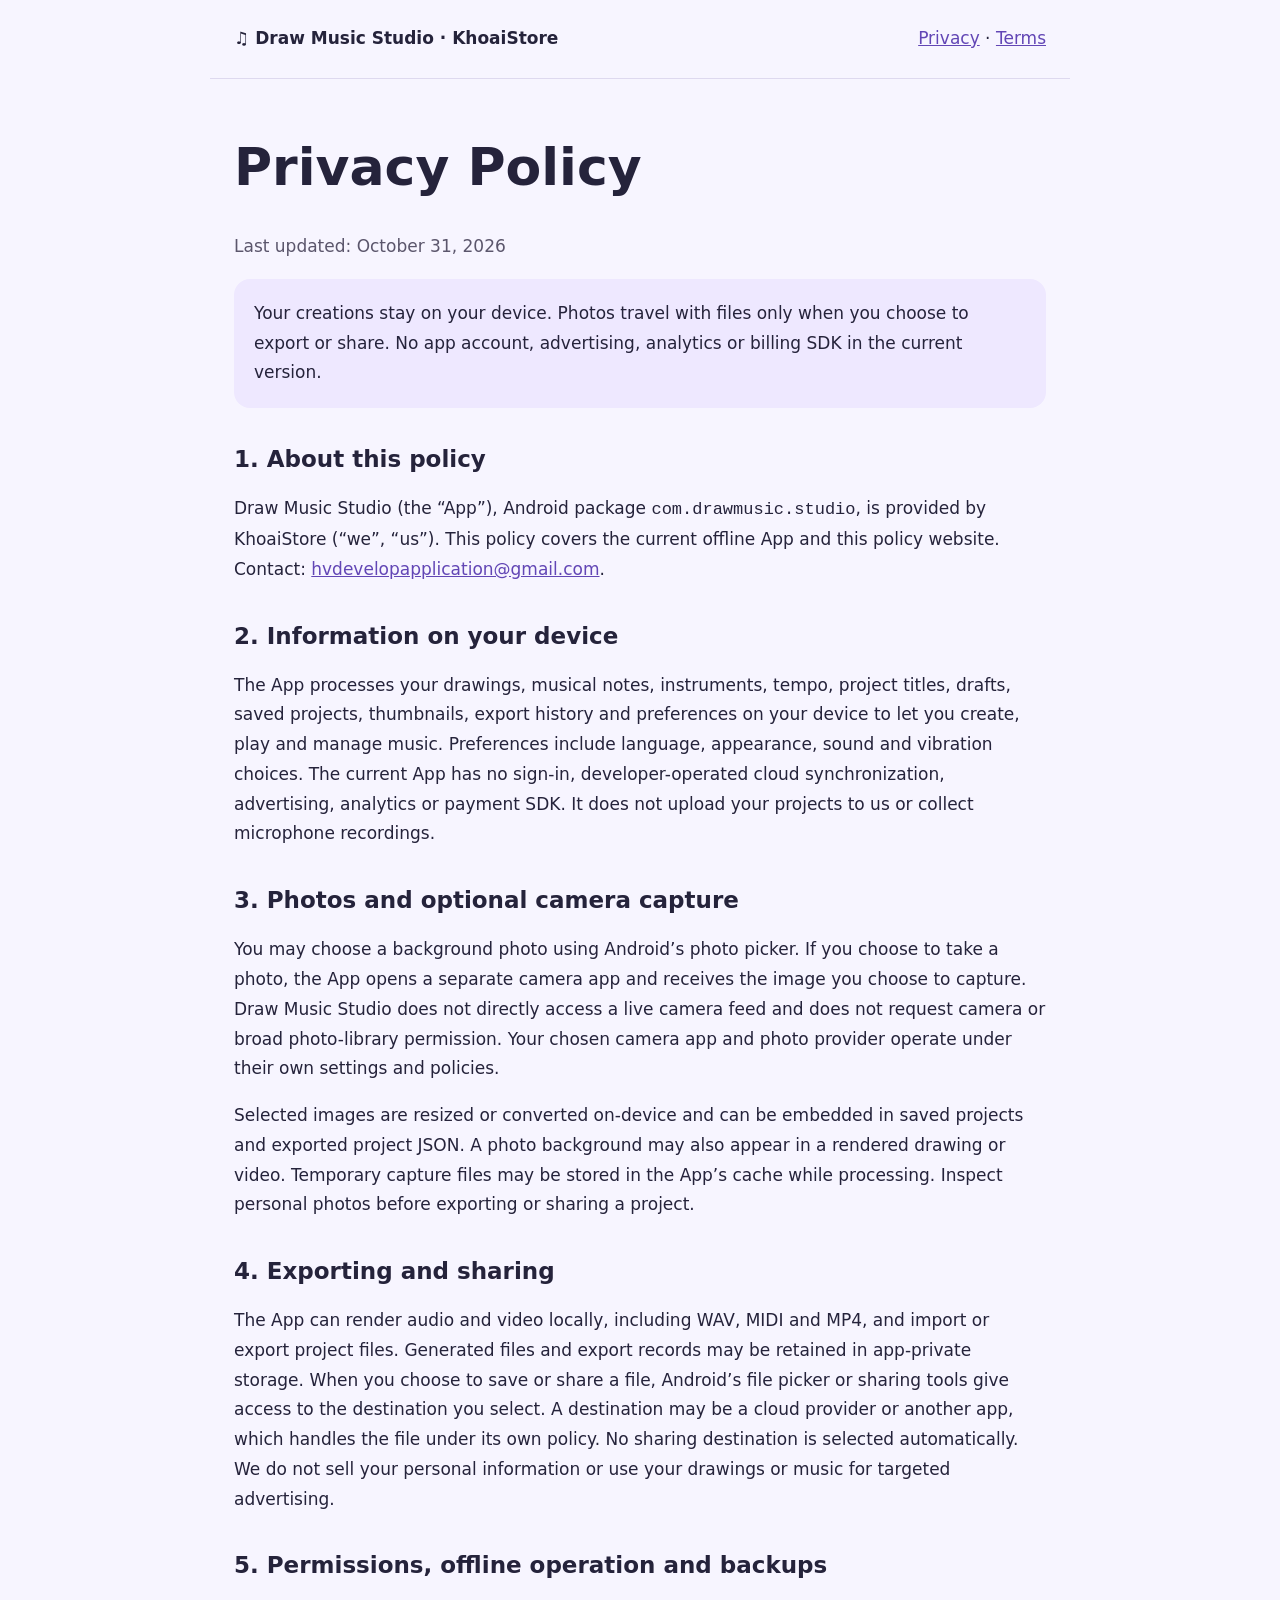
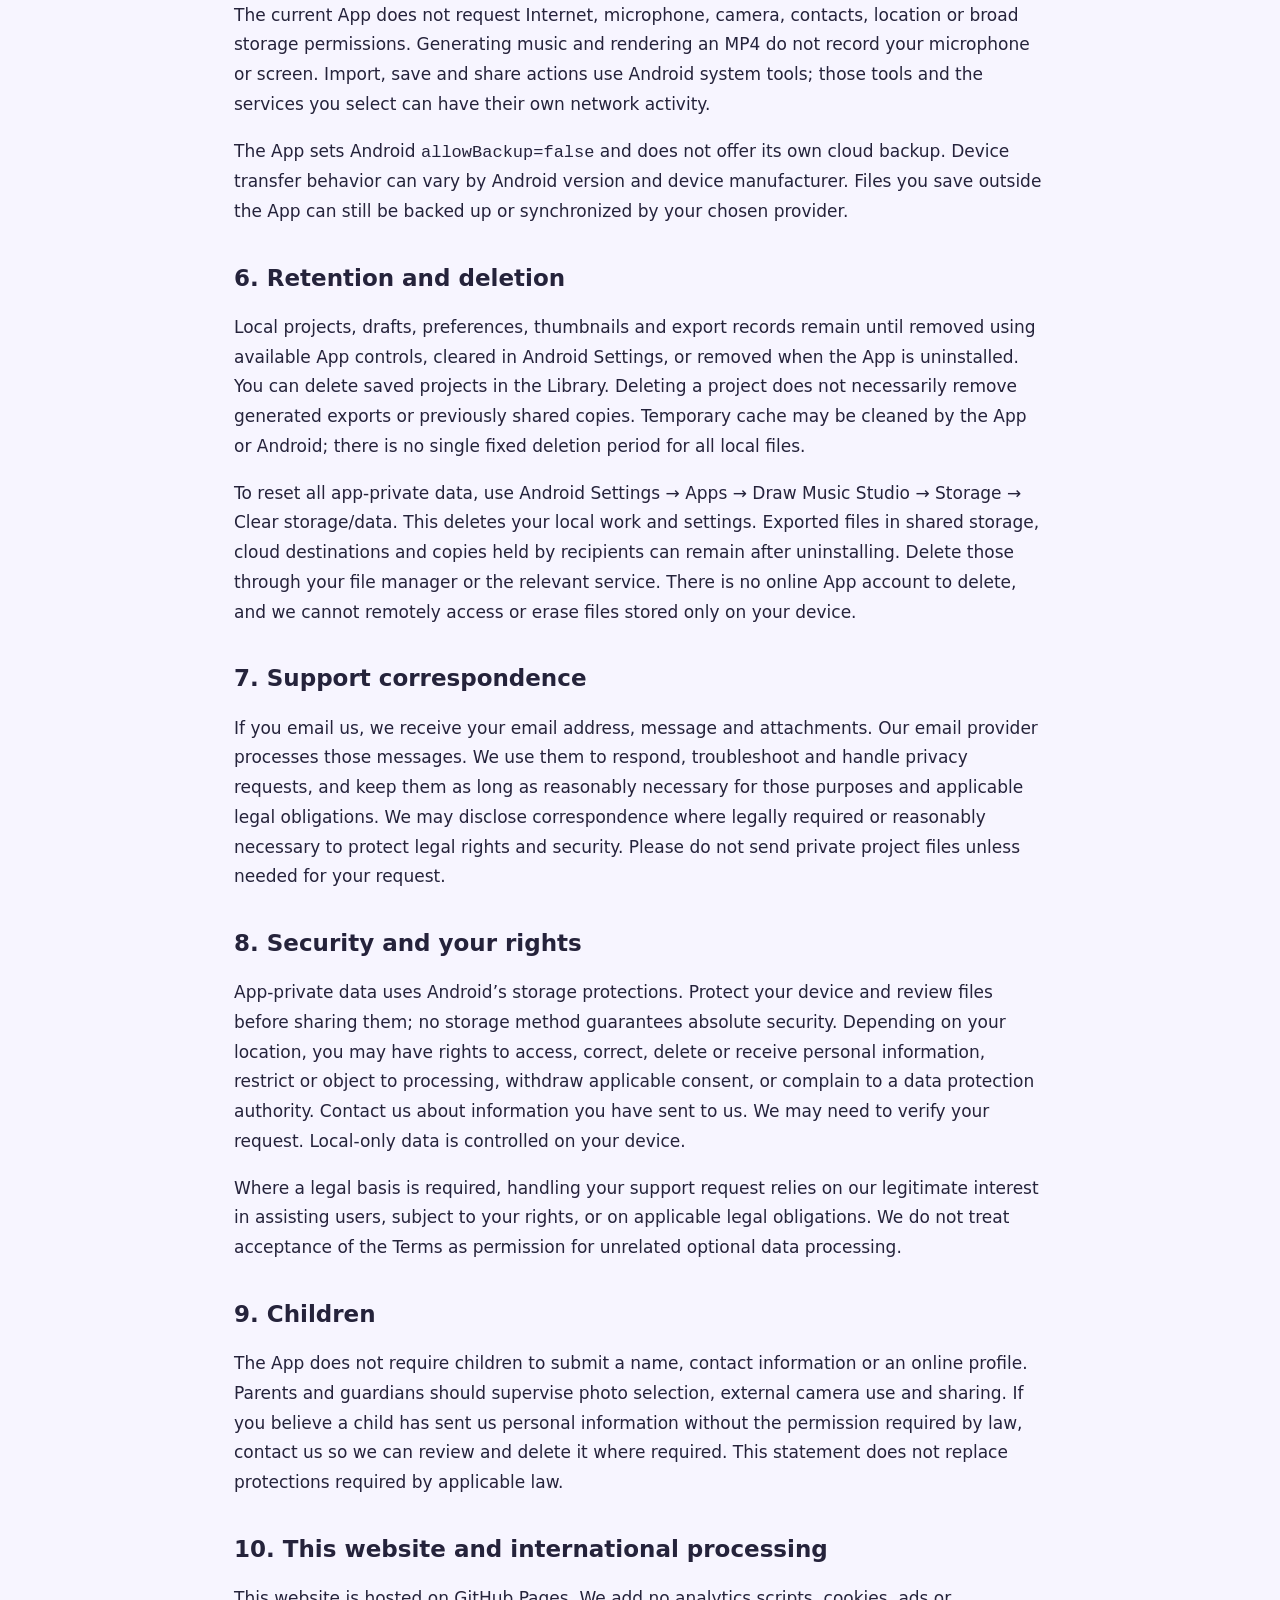
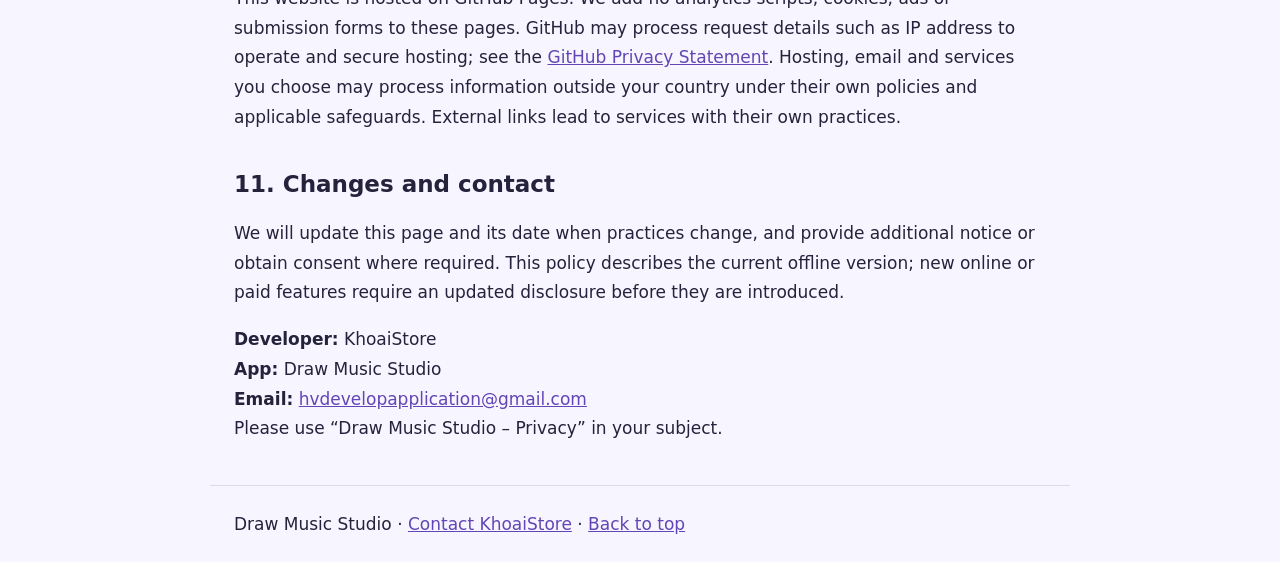
==== index.html @ e7ddd859 "Publish Terms and Privacy for Draw Music Studio" ====
<!doctype html><html lang="en"><head><meta charset="utf-8"><meta name="viewport" content="width=device-width,initial-scale=1"><meta name="description" content="Privacy Policy for Draw Music Studio by KhoaiStore"><title>Privacy Policy · Draw Music Studio</title><link rel="stylesheet" href="styles.css"></head><body><header><strong>♫ Draw Music Studio · KhoaiStore</strong><nav><a href="index.html">Privacy</a> · <a href="terms.html">Terms</a></nav></header><main id="main"><h1>Privacy Policy</h1><p class="lead">Last updated: <time datetime="2026-10-31">October 31, 2026</time></p><aside class="summary">Your creations stay on your device. Photos travel with files only when you choose to export or share. No app account, advertising, analytics or billing SDK in the current version.</aside><section id="section-1"><h2>1. About this policy</h2><p>Draw Music Studio (the “App”), Android package <code>com.drawmusic.studio</code>, is provided by KhoaiStore (“we”, “us”). This policy covers the current offline App and this policy website. Contact: <a href="mailto:hvdevelopapplication@gmail.com">hvdevelopapplication@gmail.com</a>.</p></section><section id="section-2"><h2>2. Information on your device</h2><p>The App processes your drawings, musical notes, instruments, tempo, project titles, drafts, saved projects, thumbnails, export history and preferences on your device to let you create, play and manage music. Preferences include language, appearance, sound and vibration choices. The current App has no sign-in, developer-operated cloud synchronization, advertising, analytics or payment SDK. It does not upload your projects to us or collect microphone recordings.</p></section><section id="section-3"><h2>3. Photos and optional camera capture</h2><p>You may choose a background photo using Android’s photo picker. If you choose to take a photo, the App opens a separate camera app and receives the image you choose to capture. Draw Music Studio does not directly access a live camera feed and does not request camera or broad photo-library permission. Your chosen camera app and photo provider operate under their own settings and policies.<p>Selected images are resized or converted on-device and can be embedded in saved projects and exported project JSON. A photo background may also appear in a rendered drawing or video. Temporary capture files may be stored in the App’s cache while processing. Inspect personal photos before exporting or sharing a project.</p></p></section><section id="section-4"><h2>4. Exporting and sharing</h2><p>The App can render audio and video locally, including WAV, MIDI and MP4, and import or export project files. Generated files and export records may be retained in app-private storage. When you choose to save or share a file, Android’s file picker or sharing tools give access to the destination you select. A destination may be a cloud provider or another app, which handles the file under its own policy. No sharing destination is selected automatically. We do not sell your personal information or use your drawings or music for targeted advertising.</p></section><section id="section-5"><h2>5. Permissions, offline operation and backups</h2><p>The current App does not request Internet, microphone, camera, contacts, location or broad storage permissions. Generating music and rendering an MP4 do not record your microphone or screen. Import, save and share actions use Android system tools; those tools and the services you select can have their own network activity.<p>The App sets Android <code>allowBackup=false</code> and does not offer its own cloud backup. Device transfer behavior can vary by Android version and device manufacturer. Files you save outside the App can still be backed up or synchronized by your chosen provider.</p></p></section><section id="section-6"><h2>6. Retention and deletion</h2><p>Local projects, drafts, preferences, thumbnails and export records remain until removed using available App controls, cleared in Android Settings, or removed when the App is uninstalled. You can delete saved projects in the Library. Deleting a project does not necessarily remove generated exports or previously shared copies. Temporary cache may be cleaned by the App or Android; there is no single fixed deletion period for all local files.<p>To reset all app-private data, use Android Settings → Apps → Draw Music Studio → Storage → Clear storage/data. This deletes your local work and settings. Exported files in shared storage, cloud destinations and copies held by recipients can remain after uninstalling. Delete those through your file manager or the relevant service. There is no online App account to delete, and we cannot remotely access or erase files stored only on your device.</p></p></section><section id="section-7"><h2>7. Support correspondence</h2><p>If you email us, we receive your email address, message and attachments. Our email provider processes those messages. We use them to respond, troubleshoot and handle privacy requests, and keep them as long as reasonably necessary for those purposes and applicable legal obligations. We may disclose correspondence where legally required or reasonably necessary to protect legal rights and security. Please do not send private project files unless needed for your request.</p></section><section id="section-8"><h2>8. Security and your rights</h2><p>App-private data uses Android’s storage protections. Protect your device and review files before sharing them; no storage method guarantees absolute security. Depending on your location, you may have rights to access, correct, delete or receive personal information, restrict or object to processing, withdraw applicable consent, or complain to a data protection authority. Contact us about information you have sent to us. We may need to verify your request. Local-only data is controlled on your device.<p>Where a legal basis is required, handling your support request relies on our legitimate interest in assisting users, subject to your rights, or on applicable legal obligations. We do not treat acceptance of the Terms as permission for unrelated optional data processing.</p></p></section><section id="section-9"><h2>9. Children</h2><p>The App does not require children to submit a name, contact information or an online profile. Parents and guardians should supervise photo selection, external camera use and sharing. If you believe a child has sent us personal information without the permission required by law, contact us so we can review and delete it where required. This statement does not replace protections required by applicable law.</p></section><section id="section-10"><h2>10. This website and international processing</h2><p>This website is hosted on GitHub Pages. We add no analytics scripts, cookies, ads or submission forms to these pages. GitHub may process request details such as IP address to operate and secure hosting; see the <a href="https://docs.github.com/en/site-policy/privacy-policies/github-general-privacy-statement">GitHub Privacy Statement</a>. Hosting, email and services you choose may process information outside your country under their own policies and applicable safeguards. External links lead to services with their own practices.</p></section><section id="section-11"><h2>11. Changes and contact</h2><p>We will update this page and its date when practices change, and provide additional notice or obtain consent where required. This policy describes the current offline version; new online or paid features require an updated disclosure before they are introduced.<p><strong>Developer:</strong> KhoaiStore<br><strong>App:</strong> Draw Music Studio<br><strong>Email:</strong> <a href="mailto:hvdevelopapplication@gmail.com">hvdevelopapplication@gmail.com</a><br>Please use “Draw Music Studio – Privacy” in your subject.</p></p></section></main><footer>Draw Music Studio · <a href="mailto:hvdevelopapplication@gmail.com">Contact KhoaiStore</a> · <a href="#main">Back to top</a></footer></body></html>
---- styles.css ----
*{box-sizing:border-box}html{scroll-behavior:smooth}body{margin:0;background:#f7f5ff;color:#25233b;font:17px/1.75 system-ui,sans-serif}header,main,footer{max-width:860px;margin:auto;padding:24px}header{display:flex;justify-content:space-between;gap:20px;border-bottom:1px solid #ded9ef}a{color:#6246b5}h1{font-size:clamp(32px,6vw,52px);line-height:1.15}h2{font-size:23px;line-height:1.35;margin-top:36px}.lead{color:#5b566c}.summary{background:#eee8ff;border-radius:16px;padding:20px}footer{border-top:1px solid #ded9ef}code{overflow-wrap:anywhere}a:focus-visible{outline:3px solid #6246b5;outline-offset:4px}@media(max-width:500px){header{display:block}body{font-size:16px}}
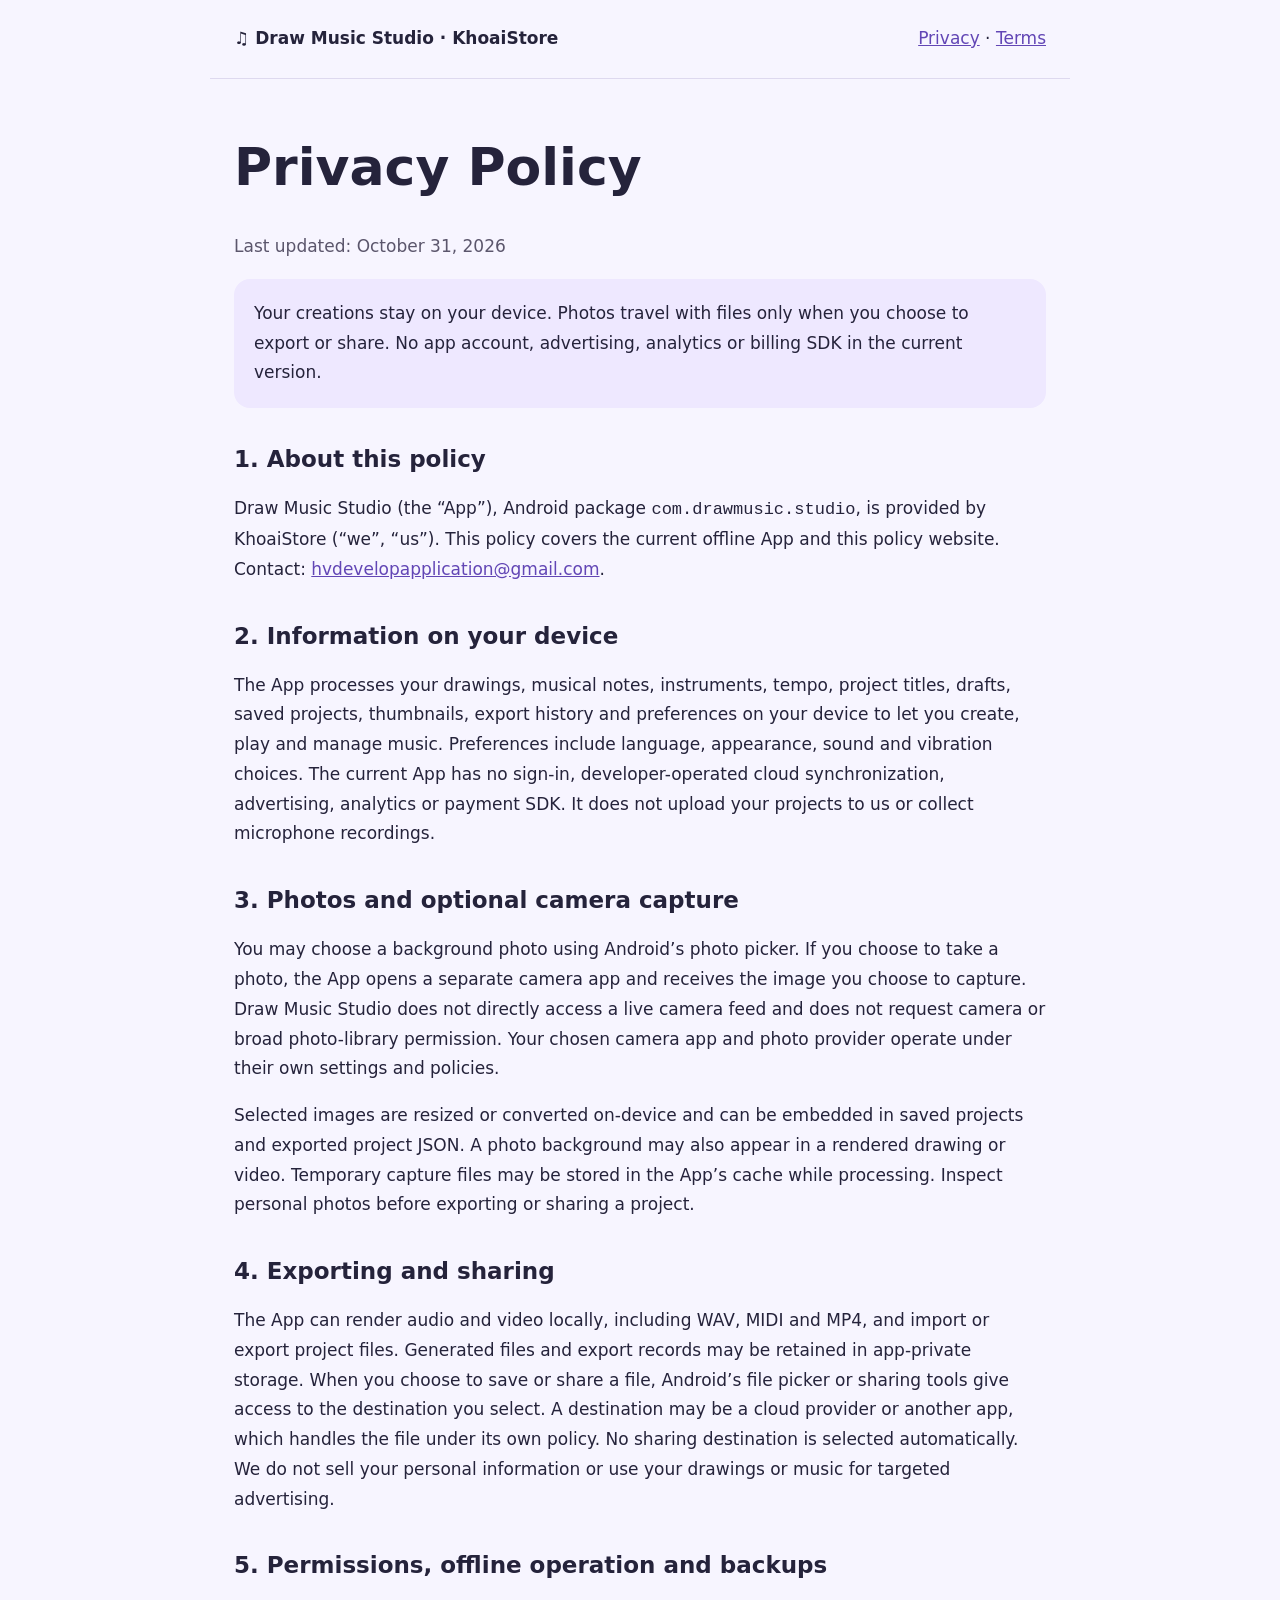
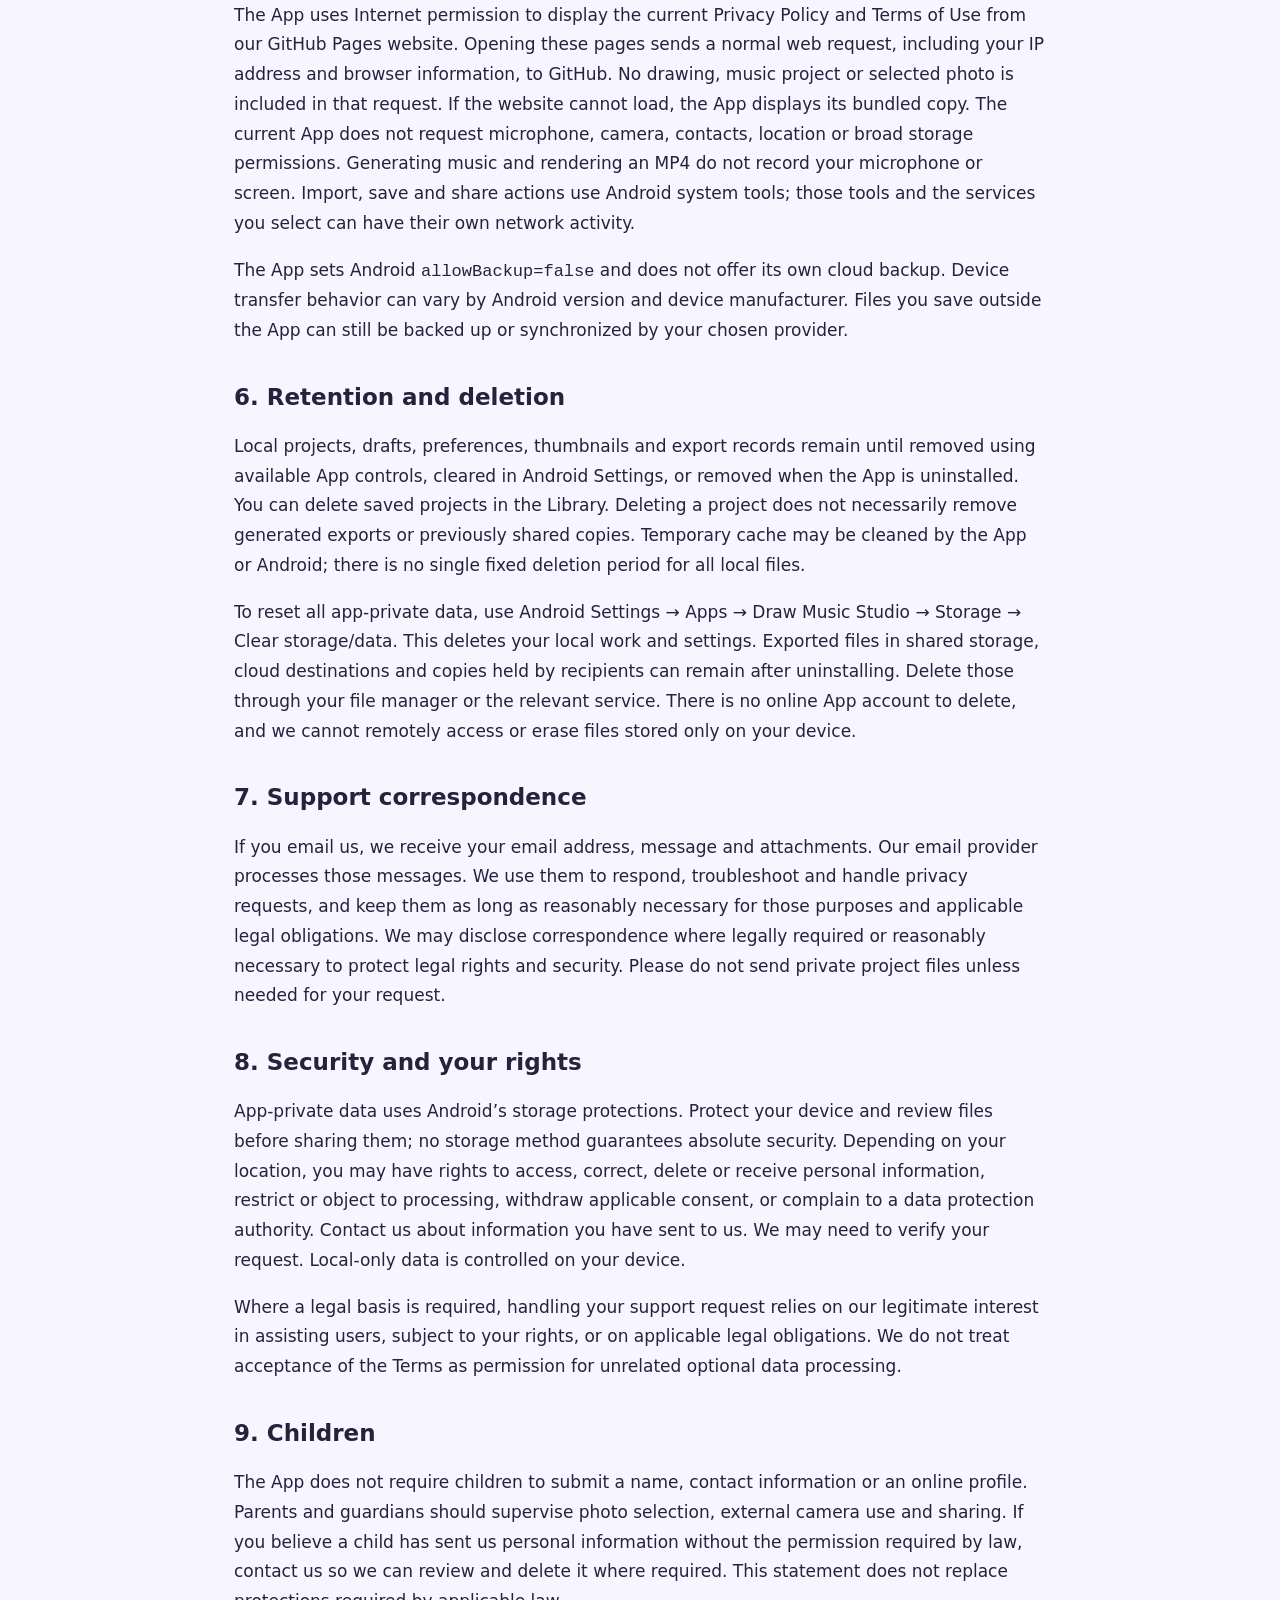
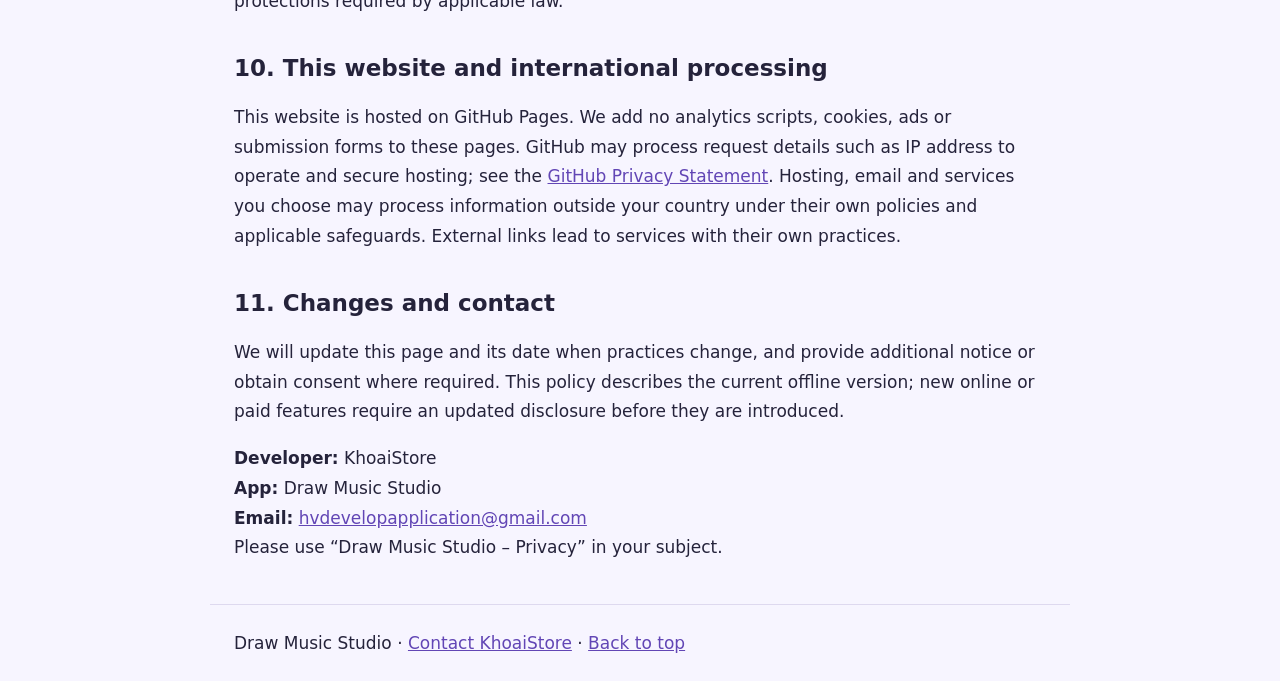
==== commit 7f6c3e9a: "Disclose legal page network access and document in-app integration" ====
--- a/index.html
+++ b/index.html
@@ -1 +1 @@
-<!doctype html><html lang="en"><head><meta charset="utf-8"><meta name="viewport" content="width=device-width,initial-scale=1"><meta name="description" content="Privacy Policy for Draw Music Studio by KhoaiStore"><title>Privacy Policy · Draw Music Studio</title><link rel="stylesheet" href="styles.css"></head><body><header><strong>♫ Draw Music Studio · KhoaiStore</strong><nav><a href="index.html">Privacy</a> · <a href="terms.html">Terms</a></nav></header><main id="main"><h1>Privacy Policy</h1><p class="lead">Last updated: <time datetime="2026-10-31">October 31, 2026</time></p><aside class="summary">Your creations stay on your device. Photos travel with files only when you choose to export or share. No app account, advertising, analytics or billing SDK in the current version.</aside><section id="section-1"><h2>1. About this policy</h2><p>Draw Music Studio (the “App”), Android package <code>com.drawmusic.studio</code>, is provided by KhoaiStore (“we”, “us”). This policy covers the current offline App and this policy website. Contact: <a href="mailto:hvdevelopapplication@gmail.com">hvdevelopapplication@gmail.com</a>.</p></section><section id="section-2"><h2>2. Information on your device</h2><p>The App processes your drawings, musical notes, instruments, tempo, project titles, drafts, saved projects, thumbnails, export history and preferences on your device to let you create, play and manage music. Preferences include language, appearance, sound and vibration choices. The current App has no sign-in, developer-operated cloud synchronization, advertising, analytics or payment SDK. It does not upload your projects to us or collect microphone recordings.</p></section><section id="section-3"><h2>3. Photos and optional camera capture</h2><p>You may choose a background photo using Android’s photo picker. If you choose to take a photo, the App opens a separate camera app and receives the image you choose to capture. Draw Music Studio does not directly access a live camera feed and does not request camera or broad photo-library permission. Your chosen camera app and photo provider operate under their own settings and policies.<p>Selected images are resized or converted on-device and can be embedded in saved projects and exported project JSON. A photo background may also appear in a rendered drawing or video. Temporary capture files may be stored in the App’s cache while processing. Inspect personal photos before exporting or sharing a project.</p></p></section><section id="section-4"><h2>4. Exporting and sharing</h2><p>The App can render audio and video locally, including WAV, MIDI and MP4, and import or export project files. Generated files and export records may be retained in app-private storage. When you choose to save or share a file, Android’s file picker or sharing tools give access to the destination you select. A destination may be a cloud provider or another app, which handles the file under its own policy. No sharing destination is selected automatically. We do not sell your personal information or use your drawings or music for targeted advertising.</p></section><section id="section-5"><h2>5. Permissions, offline operation and backups</h2><p>The current App does not request Internet, microphone, camera, contacts, location or broad storage permissions. Generating music and rendering an MP4 do not record your microphone or screen. Import, save and share actions use Android system tools; those tools and the services you select can have their own network activity.<p>The App sets Android <code>allowBackup=false</code> and does not offer its own cloud backup. Device transfer behavior can vary by Android version and device manufacturer. Files you save outside the App can still be backed up or synchronized by your chosen provider.</p></p></section><section id="section-6"><h2>6. Retention and deletion</h2><p>Local projects, drafts, preferences, thumbnails and export records remain until removed using available App controls, cleared in Android Settings, or removed when the App is uninstalled. You can delete saved projects in the Library. Deleting a project does not necessarily remove generated exports or previously shared copies. Temporary cache may be cleaned by the App or Android; there is no single fixed deletion period for all local files.<p>To reset all app-private data, use Android Settings → Apps → Draw Music Studio → Storage → Clear storage/data. This deletes your local work and settings. Exported files in shared storage, cloud destinations and copies held by recipients can remain after uninstalling. Delete those through your file manager or the relevant service. There is no online App account to delete, and we cannot remotely access or erase files stored only on your device.</p></p></section><section id="section-7"><h2>7. Support correspondence</h2><p>If you email us, we receive your email address, message and attachments. Our email provider processes those messages. We use them to respond, troubleshoot and handle privacy requests, and keep them as long as reasonably necessary for those purposes and applicable legal obligations. We may disclose correspondence where legally required or reasonably necessary to protect legal rights and security. Please do not send private project files unless needed for your request.</p></section><section id="section-8"><h2>8. Security and your rights</h2><p>App-private data uses Android’s storage protections. Protect your device and review files before sharing them; no storage method guarantees absolute security. Depending on your location, you may have rights to access, correct, delete or receive personal information, restrict or object to processing, withdraw applicable consent, or complain to a data protection authority. Contact us about information you have sent to us. We may need to verify your request. Local-only data is controlled on your device.<p>Where a legal basis is required, handling your support request relies on our legitimate interest in assisting users, subject to your rights, or on applicable legal obligations. We do not treat acceptance of the Terms as permission for unrelated optional data processing.</p></p></section><section id="section-9"><h2>9. Children</h2><p>The App does not require children to submit a name, contact information or an online profile. Parents and guardians should supervise photo selection, external camera use and sharing. If you believe a child has sent us personal information without the permission required by law, contact us so we can review and delete it where required. This statement does not replace protections required by applicable law.</p></section><section id="section-10"><h2>10. This website and international processing</h2><p>This website is hosted on GitHub Pages. We add no analytics scripts, cookies, ads or submission forms to these pages. GitHub may process request details such as IP address to operate and secure hosting; see the <a href="https://docs.github.com/en/site-policy/privacy-policies/github-general-privacy-statement">GitHub Privacy Statement</a>. Hosting, email and services you choose may process information outside your country under their own policies and applicable safeguards. External links lead to services with their own practices.</p></section><section id="section-11"><h2>11. Changes and contact</h2><p>We will update this page and its date when practices change, and provide additional notice or obtain consent where required. This policy describes the current offline version; new online or paid features require an updated disclosure before they are introduced.<p><strong>Developer:</strong> KhoaiStore<br><strong>App:</strong> Draw Music Studio<br><strong>Email:</strong> <a href="mailto:hvdevelopapplication@gmail.com">hvdevelopapplication@gmail.com</a><br>Please use “Draw Music Studio – Privacy” in your subject.</p></p></section></main><footer>Draw Music Studio · <a href="mailto:hvdevelopapplication@gmail.com">Contact KhoaiStore</a> · <a href="#main">Back to top</a></footer></body></html>+<!doctype html><html lang="en"><head><meta charset="utf-8"><meta name="viewport" content="width=device-width,initial-scale=1"><meta name="description" content="Privacy Policy for Draw Music Studio by KhoaiStore"><title>Privacy Policy · Draw Music Studio</title><link rel="stylesheet" href="styles.css"></head><body><header><strong>♫ Draw Music Studio · KhoaiStore</strong><nav><a href="index.html">Privacy</a> · <a href="terms.html">Terms</a></nav></header><main id="main"><h1>Privacy Policy</h1><p class="lead">Last updated: <time datetime="2026-10-31">October 31, 2026</time></p><aside class="summary">Your creations stay on your device. Photos travel with files only when you choose to export or share. No app account, advertising, analytics or billing SDK in the current version.</aside><section id="section-1"><h2>1. About this policy</h2><p>Draw Music Studio (the “App”), Android package <code>com.drawmusic.studio</code>, is provided by KhoaiStore (“we”, “us”). This policy covers the current offline App and this policy website. Contact: <a href="mailto:hvdevelopapplication@gmail.com">hvdevelopapplication@gmail.com</a>.</p></section><section id="section-2"><h2>2. Information on your device</h2><p>The App processes your drawings, musical notes, instruments, tempo, project titles, drafts, saved projects, thumbnails, export history and preferences on your device to let you create, play and manage music. Preferences include language, appearance, sound and vibration choices. The current App has no sign-in, developer-operated cloud synchronization, advertising, analytics or payment SDK. It does not upload your projects to us or collect microphone recordings.</p></section><section id="section-3"><h2>3. Photos and optional camera capture</h2><p>You may choose a background photo using Android’s photo picker. If you choose to take a photo, the App opens a separate camera app and receives the image you choose to capture. Draw Music Studio does not directly access a live camera feed and does not request camera or broad photo-library permission. Your chosen camera app and photo provider operate under their own settings and policies.<p>Selected images are resized or converted on-device and can be embedded in saved projects and exported project JSON. A photo background may also appear in a rendered drawing or video. Temporary capture files may be stored in the App’s cache while processing. Inspect personal photos before exporting or sharing a project.</p></p></section><section id="section-4"><h2>4. Exporting and sharing</h2><p>The App can render audio and video locally, including WAV, MIDI and MP4, and import or export project files. Generated files and export records may be retained in app-private storage. When you choose to save or share a file, Android’s file picker or sharing tools give access to the destination you select. A destination may be a cloud provider or another app, which handles the file under its own policy. No sharing destination is selected automatically. We do not sell your personal information or use your drawings or music for targeted advertising.</p></section><section id="section-5"><h2>5. Permissions, offline operation and backups</h2><p>The App uses Internet permission to display the current Privacy Policy and Terms of Use from our GitHub Pages website. Opening these pages sends a normal web request, including your IP address and browser information, to GitHub. No drawing, music project or selected photo is included in that request. If the website cannot load, the App displays its bundled copy. The current App does not request microphone, camera, contacts, location or broad storage permissions. Generating music and rendering an MP4 do not record your microphone or screen. Import, save and share actions use Android system tools; those tools and the services you select can have their own network activity.<p>The App sets Android <code>allowBackup=false</code> and does not offer its own cloud backup. Device transfer behavior can vary by Android version and device manufacturer. Files you save outside the App can still be backed up or synchronized by your chosen provider.</p></p></section><section id="section-6"><h2>6. Retention and deletion</h2><p>Local projects, drafts, preferences, thumbnails and export records remain until removed using available App controls, cleared in Android Settings, or removed when the App is uninstalled. You can delete saved projects in the Library. Deleting a project does not necessarily remove generated exports or previously shared copies. Temporary cache may be cleaned by the App or Android; there is no single fixed deletion period for all local files.<p>To reset all app-private data, use Android Settings → Apps → Draw Music Studio → Storage → Clear storage/data. This deletes your local work and settings. Exported files in shared storage, cloud destinations and copies held by recipients can remain after uninstalling. Delete those through your file manager or the relevant service. There is no online App account to delete, and we cannot remotely access or erase files stored only on your device.</p></p></section><section id="section-7"><h2>7. Support correspondence</h2><p>If you email us, we receive your email address, message and attachments. Our email provider processes those messages. We use them to respond, troubleshoot and handle privacy requests, and keep them as long as reasonably necessary for those purposes and applicable legal obligations. We may disclose correspondence where legally required or reasonably necessary to protect legal rights and security. Please do not send private project files unless needed for your request.</p></section><section id="section-8"><h2>8. Security and your rights</h2><p>App-private data uses Android’s storage protections. Protect your device and review files before sharing them; no storage method guarantees absolute security. Depending on your location, you may have rights to access, correct, delete or receive personal information, restrict or object to processing, withdraw applicable consent, or complain to a data protection authority. Contact us about information you have sent to us. We may need to verify your request. Local-only data is controlled on your device.<p>Where a legal basis is required, handling your support request relies on our legitimate interest in assisting users, subject to your rights, or on applicable legal obligations. We do not treat acceptance of the Terms as permission for unrelated optional data processing.</p></p></section><section id="section-9"><h2>9. Children</h2><p>The App does not require children to submit a name, contact information or an online profile. Parents and guardians should supervise photo selection, external camera use and sharing. If you believe a child has sent us personal information without the permission required by law, contact us so we can review and delete it where required. This statement does not replace protections required by applicable law.</p></section><section id="section-10"><h2>10. This website and international processing</h2><p>This website is hosted on GitHub Pages. We add no analytics scripts, cookies, ads or submission forms to these pages. GitHub may process request details such as IP address to operate and secure hosting; see the <a href="https://docs.github.com/en/site-policy/privacy-policies/github-general-privacy-statement">GitHub Privacy Statement</a>. Hosting, email and services you choose may process information outside your country under their own policies and applicable safeguards. External links lead to services with their own practices.</p></section><section id="section-11"><h2>11. Changes and contact</h2><p>We will update this page and its date when practices change, and provide additional notice or obtain consent where required. This policy describes the current offline version; new online or paid features require an updated disclosure before they are introduced.<p><strong>Developer:</strong> KhoaiStore<br><strong>App:</strong> Draw Music Studio<br><strong>Email:</strong> <a href="mailto:hvdevelopapplication@gmail.com">hvdevelopapplication@gmail.com</a><br>Please use “Draw Music Studio – Privacy” in your subject.</p></p></section></main><footer>Draw Music Studio · <a href="mailto:hvdevelopapplication@gmail.com">Contact KhoaiStore</a> · <a href="#main">Back to top</a></footer></body></html>
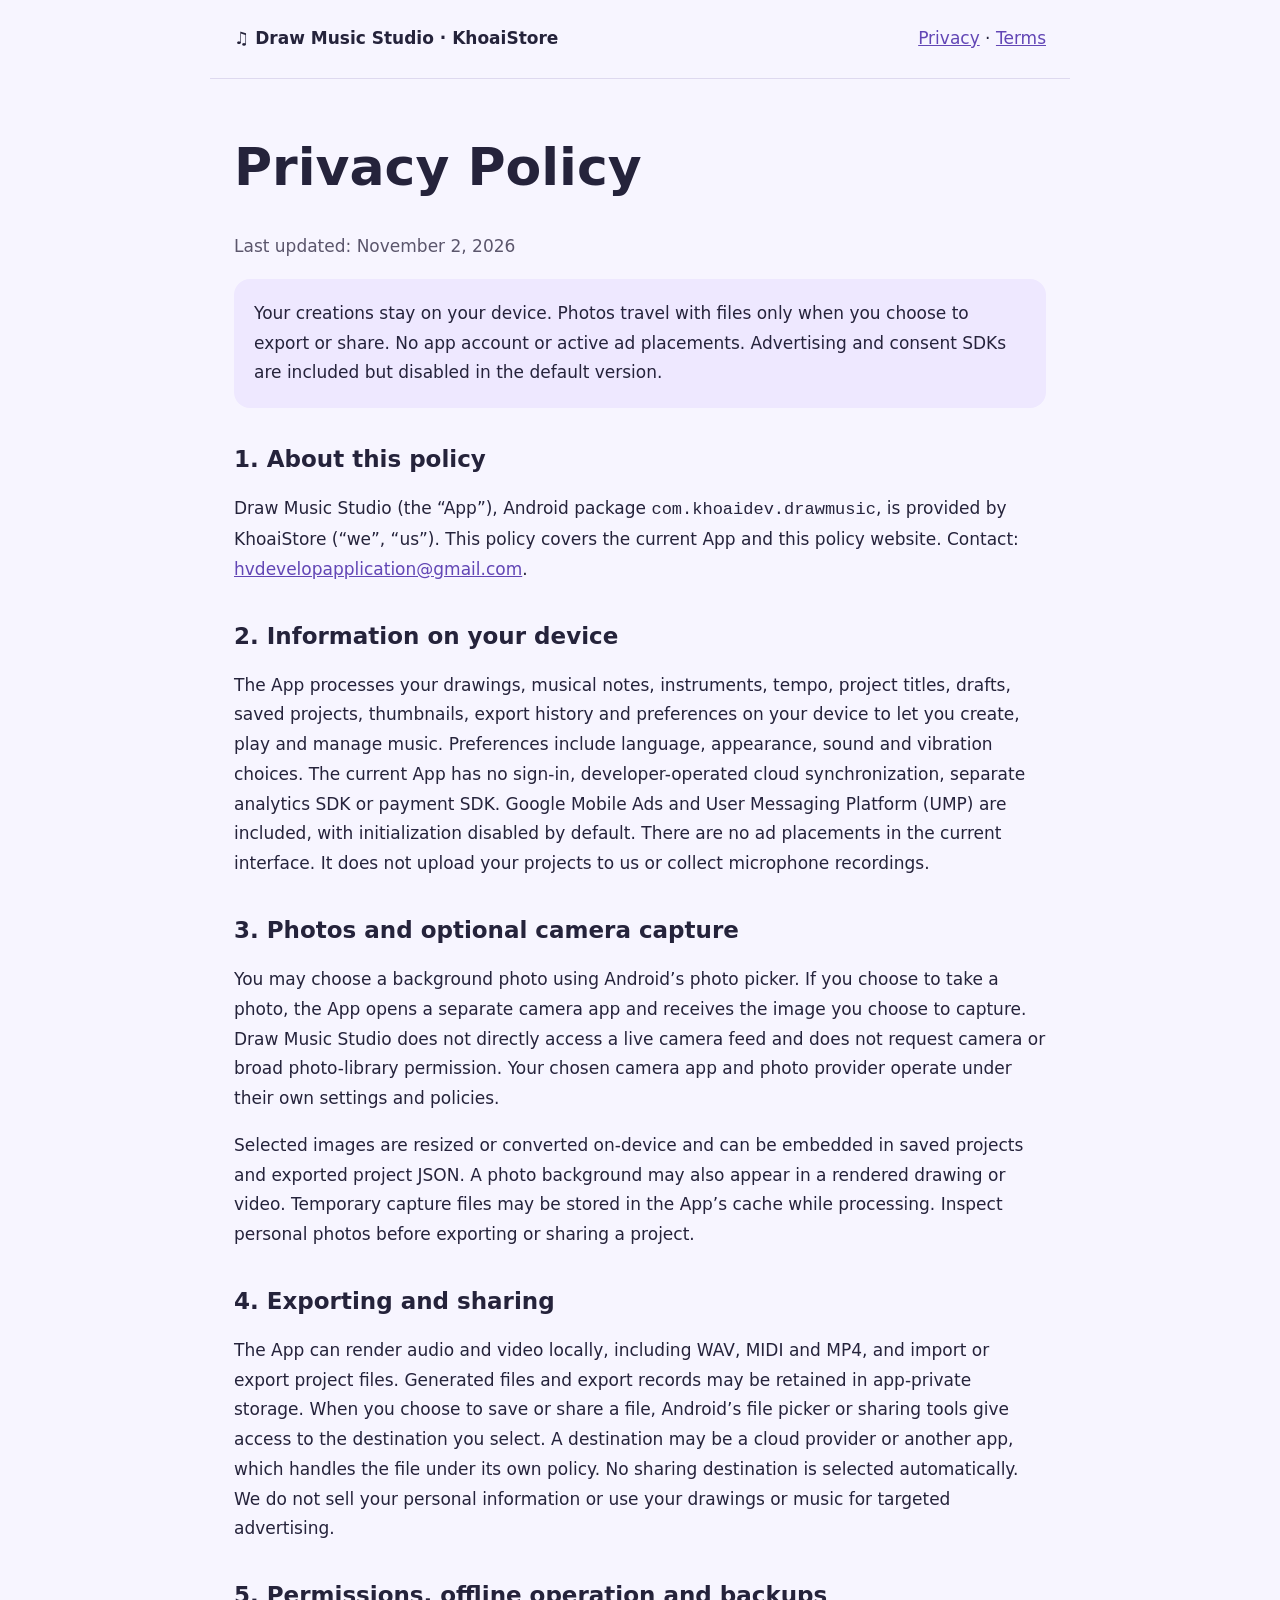
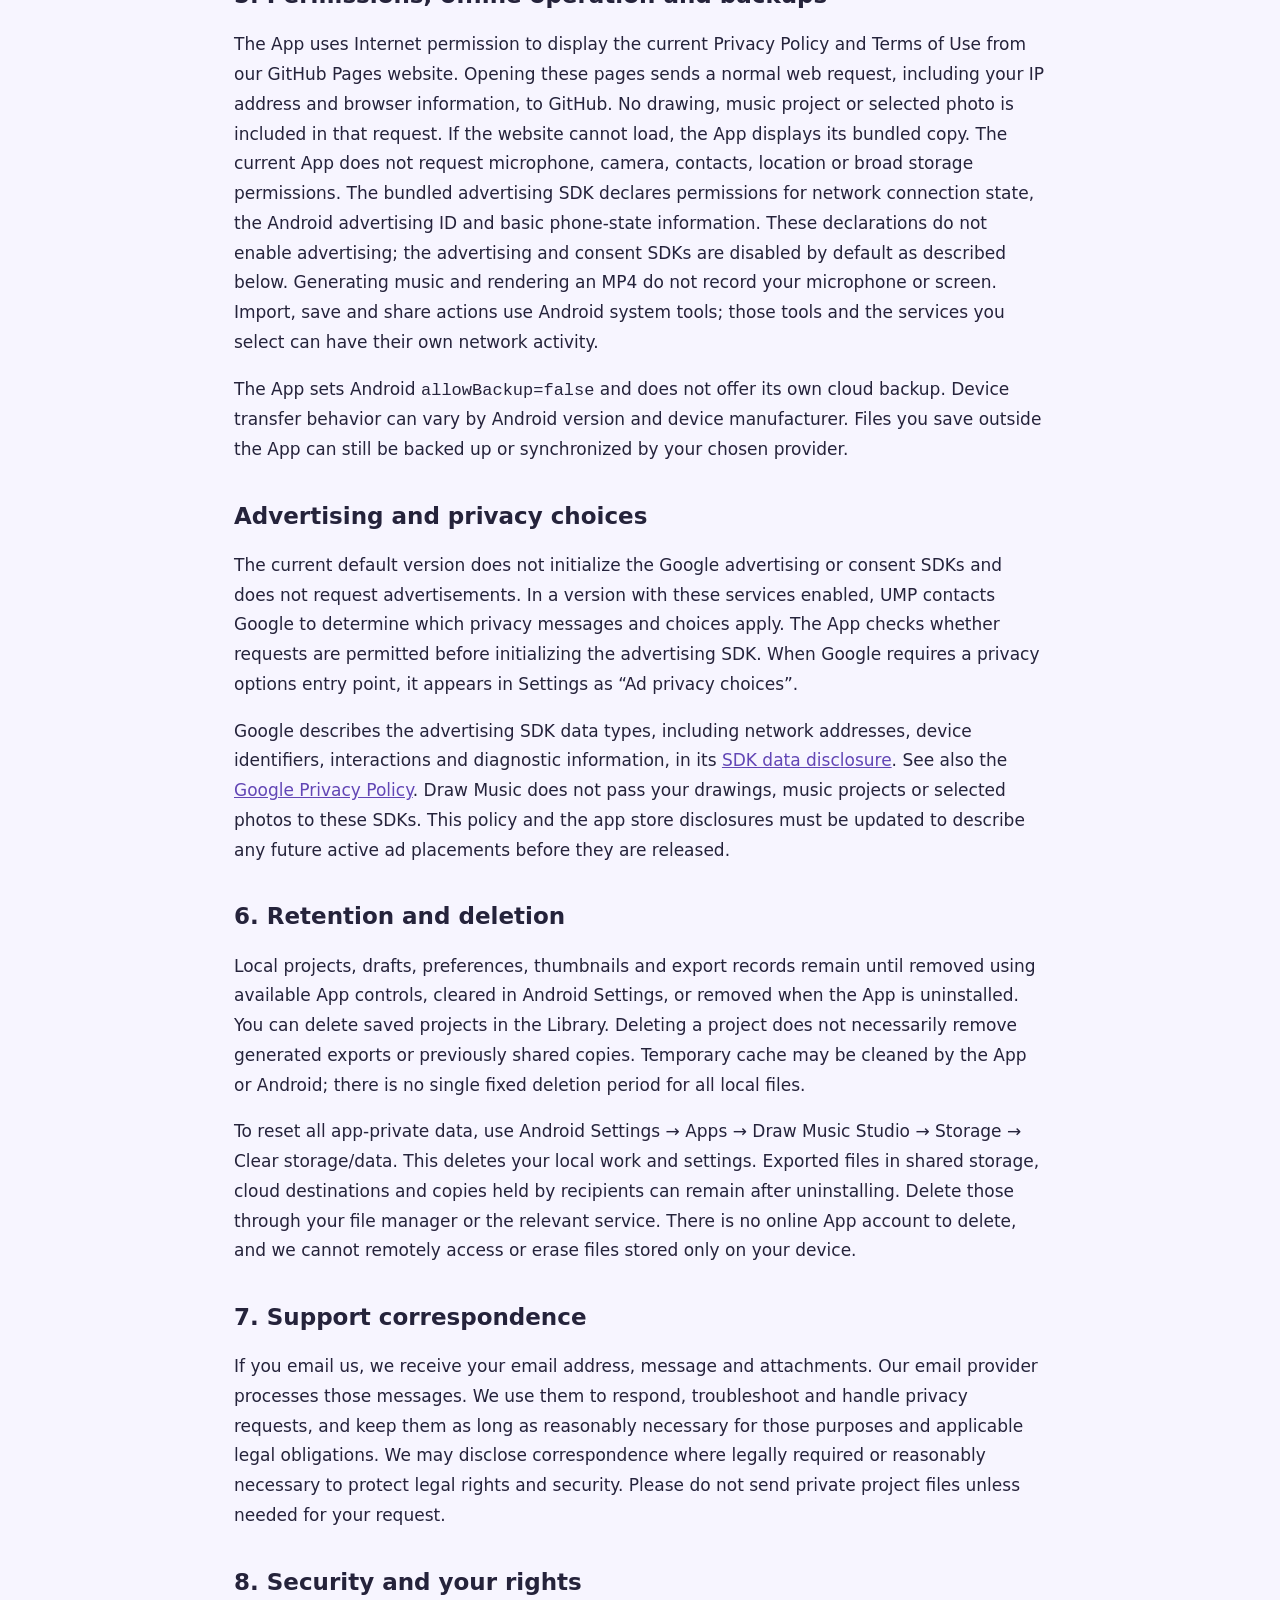
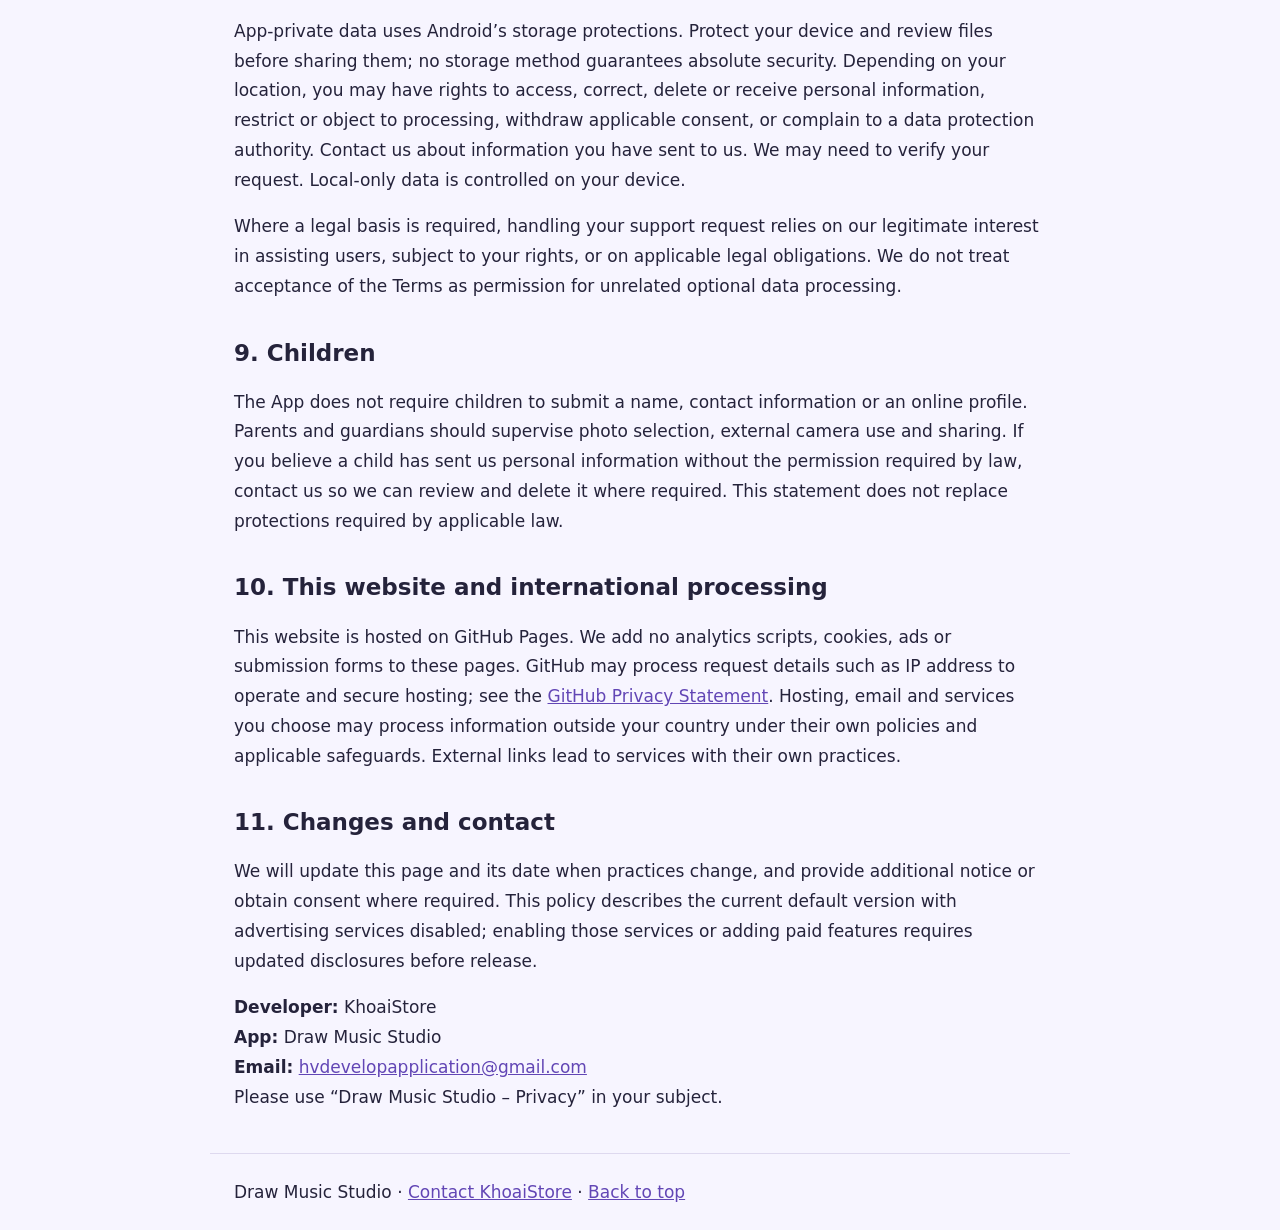
==== commit 26b78e23: "fix: align legal pages with app package and disabled ads SDKs" ====
--- a/index.html
+++ b/index.html
@@ -1 +1,21 @@
-<!doctype html><html lang="en"><head><meta charset="utf-8"><meta name="viewport" content="width=device-width,initial-scale=1"><meta name="description" content="Privacy Policy for Draw Music Studio by KhoaiStore"><title>Privacy Policy · Draw Music Studio</title><link rel="stylesheet" href="styles.css"></head><body><header><strong>♫ Draw Music Studio · KhoaiStore</strong><nav><a href="index.html">Privacy</a> · <a href="terms.html">Terms</a></nav></header><main id="main"><h1>Privacy Policy</h1><p class="lead">Last updated: <time datetime="2026-10-31">October 31, 2026</time></p><aside class="summary">Your creations stay on your device. Photos travel with files only when you choose to export or share. No app account, advertising, analytics or billing SDK in the current version.</aside><section id="section-1"><h2>1. About this policy</h2><p>Draw Music Studio (the “App”), Android package <code>com.drawmusic.studio</code>, is provided by KhoaiStore (“we”, “us”). This policy covers the current offline App and this policy website. Contact: <a href="mailto:hvdevelopapplication@gmail.com">hvdevelopapplication@gmail.com</a>.</p></section><section id="section-2"><h2>2. Information on your device</h2><p>The App processes your drawings, musical notes, instruments, tempo, project titles, drafts, saved projects, thumbnails, export history and preferences on your device to let you create, play and manage music. Preferences include language, appearance, sound and vibration choices. The current App has no sign-in, developer-operated cloud synchronization, advertising, analytics or payment SDK. It does not upload your projects to us or collect microphone recordings.</p></section><section id="section-3"><h2>3. Photos and optional camera capture</h2><p>You may choose a background photo using Android’s photo picker. If you choose to take a photo, the App opens a separate camera app and receives the image you choose to capture. Draw Music Studio does not directly access a live camera feed and does not request camera or broad photo-library permission. Your chosen camera app and photo provider operate under their own settings and policies.<p>Selected images are resized or converted on-device and can be embedded in saved projects and exported project JSON. A photo background may also appear in a rendered drawing or video. Temporary capture files may be stored in the App’s cache while processing. Inspect personal photos before exporting or sharing a project.</p></p></section><section id="section-4"><h2>4. Exporting and sharing</h2><p>The App can render audio and video locally, including WAV, MIDI and MP4, and import or export project files. Generated files and export records may be retained in app-private storage. When you choose to save or share a file, Android’s file picker or sharing tools give access to the destination you select. A destination may be a cloud provider or another app, which handles the file under its own policy. No sharing destination is selected automatically. We do not sell your personal information or use your drawings or music for targeted advertising.</p></section><section id="section-5"><h2>5. Permissions, offline operation and backups</h2><p>The App uses Internet permission to display the current Privacy Policy and Terms of Use from our GitHub Pages website. Opening these pages sends a normal web request, including your IP address and browser information, to GitHub. No drawing, music project or selected photo is included in that request. If the website cannot load, the App displays its bundled copy. The current App does not request microphone, camera, contacts, location or broad storage permissions. Generating music and rendering an MP4 do not record your microphone or screen. Import, save and share actions use Android system tools; those tools and the services you select can have their own network activity.<p>The App sets Android <code>allowBackup=false</code> and does not offer its own cloud backup. Device transfer behavior can vary by Android version and device manufacturer. Files you save outside the App can still be backed up or synchronized by your chosen provider.</p></p></section><section id="section-6"><h2>6. Retention and deletion</h2><p>Local projects, drafts, preferences, thumbnails and export records remain until removed using available App controls, cleared in Android Settings, or removed when the App is uninstalled. You can delete saved projects in the Library. Deleting a project does not necessarily remove generated exports or previously shared copies. Temporary cache may be cleaned by the App or Android; there is no single fixed deletion period for all local files.<p>To reset all app-private data, use Android Settings → Apps → Draw Music Studio → Storage → Clear storage/data. This deletes your local work and settings. Exported files in shared storage, cloud destinations and copies held by recipients can remain after uninstalling. Delete those through your file manager or the relevant service. There is no online App account to delete, and we cannot remotely access or erase files stored only on your device.</p></p></section><section id="section-7"><h2>7. Support correspondence</h2><p>If you email us, we receive your email address, message and attachments. Our email provider processes those messages. We use them to respond, troubleshoot and handle privacy requests, and keep them as long as reasonably necessary for those purposes and applicable legal obligations. We may disclose correspondence where legally required or reasonably necessary to protect legal rights and security. Please do not send private project files unless needed for your request.</p></section><section id="section-8"><h2>8. Security and your rights</h2><p>App-private data uses Android’s storage protections. Protect your device and review files before sharing them; no storage method guarantees absolute security. Depending on your location, you may have rights to access, correct, delete or receive personal information, restrict or object to processing, withdraw applicable consent, or complain to a data protection authority. Contact us about information you have sent to us. We may need to verify your request. Local-only data is controlled on your device.<p>Where a legal basis is required, handling your support request relies on our legitimate interest in assisting users, subject to your rights, or on applicable legal obligations. We do not treat acceptance of the Terms as permission for unrelated optional data processing.</p></p></section><section id="section-9"><h2>9. Children</h2><p>The App does not require children to submit a name, contact information or an online profile. Parents and guardians should supervise photo selection, external camera use and sharing. If you believe a child has sent us personal information without the permission required by law, contact us so we can review and delete it where required. This statement does not replace protections required by applicable law.</p></section><section id="section-10"><h2>10. This website and international processing</h2><p>This website is hosted on GitHub Pages. We add no analytics scripts, cookies, ads or submission forms to these pages. GitHub may process request details such as IP address to operate and secure hosting; see the <a href="https://docs.github.com/en/site-policy/privacy-policies/github-general-privacy-statement">GitHub Privacy Statement</a>. Hosting, email and services you choose may process information outside your country under their own policies and applicable safeguards. External links lead to services with their own practices.</p></section><section id="section-11"><h2>11. Changes and contact</h2><p>We will update this page and its date when practices change, and provide additional notice or obtain consent where required. This policy describes the current offline version; new online or paid features require an updated disclosure before they are introduced.<p><strong>Developer:</strong> KhoaiStore<br><strong>App:</strong> Draw Music Studio<br><strong>Email:</strong> <a href="mailto:hvdevelopapplication@gmail.com">hvdevelopapplication@gmail.com</a><br>Please use “Draw Music Studio – Privacy” in your subject.</p></p></section></main><footer>Draw Music Studio · <a href="mailto:hvdevelopapplication@gmail.com">Contact KhoaiStore</a> · <a href="#main">Back to top</a></footer></body></html>+<!doctype html>
+<html lang="en"><head><meta charset="utf-8"><meta name="viewport" content="width=device-width,initial-scale=1"><meta name="description" content="Privacy Policy for Draw Music Studio by KhoaiStore"><title>Privacy Policy · Draw Music Studio</title><link rel="stylesheet" href="styles.css"></head>
+<body><header><strong>♫ Draw Music Studio · KhoaiStore</strong><nav><a href="index.html">Privacy</a> · <a href="terms.html">Terms</a></nav>
+</header>
+<main id="main"><h1>Privacy Policy</h1><p class="lead">Last updated: <time datetime="2026-11-02">November 2, 2026</time></p><aside class="summary">Your creations stay on your device. Photos travel with files only when you choose to export or share. No app account or active ad placements. Advertising and consent SDKs are included but disabled in the default version.</aside>
+<section id="section-1"><h2>1. About this policy</h2><p>Draw Music Studio (the “App”), Android package <code>com.khoaidev.drawmusic</code>, is provided by KhoaiStore (“we”, “us”). This policy covers the current App and this policy website. Contact: <a href="mailto:hvdevelopapplication@gmail.com">hvdevelopapplication@gmail.com</a>.</p></section>
+<section id="section-2"><h2>2. Information on your device</h2><p>The App processes your drawings, musical notes, instruments, tempo, project titles, drafts, saved projects, thumbnails, export history and preferences on your device to let you create, play and manage music. Preferences include language, appearance, sound and vibration choices. The current App has no sign-in, developer-operated cloud synchronization, separate analytics SDK or payment SDK. Google Mobile Ads and User Messaging Platform (UMP) are included, with initialization disabled by default. There are no ad placements in the current interface. It does not upload your projects to us or collect microphone recordings.</p></section>
+<section id="section-3"><h2>3. Photos and optional camera capture</h2><p>You may choose a background photo using Android’s photo picker. If you choose to take a photo, the App opens a separate camera app and receives the image you choose to capture. Draw Music Studio does not directly access a live camera feed and does not request camera or broad photo-library permission. Your chosen camera app and photo provider operate under their own settings and policies.</p><p>Selected images are resized or converted on-device and can be embedded in saved projects and exported project JSON. A photo background may also appear in a rendered drawing or video. Temporary capture files may be stored in the App’s cache while processing. Inspect personal photos before exporting or sharing a project.</p></section>
+<section id="section-4"><h2>4. Exporting and sharing</h2><p>The App can render audio and video locally, including WAV, MIDI and MP4, and import or export project files. Generated files and export records may be retained in app-private storage. When you choose to save or share a file, Android’s file picker or sharing tools give access to the destination you select. A destination may be a cloud provider or another app, which handles the file under its own policy. No sharing destination is selected automatically. We do not sell your personal information or use your drawings or music for targeted advertising.</p></section>
+<section id="section-5"><h2>5. Permissions, offline operation and backups</h2><p>The App uses Internet permission to display the current Privacy Policy and Terms of Use from our GitHub Pages website. Opening these pages sends a normal web request, including your IP address and browser information, to GitHub. No drawing, music project or selected photo is included in that request. If the website cannot load, the App displays its bundled copy. The current App does not request microphone, camera, contacts, location or broad storage permissions. The bundled advertising SDK declares permissions for network connection state, the Android advertising ID and basic phone-state information. These declarations do not enable advertising; the advertising and consent SDKs are disabled by default as described below. Generating music and rendering an MP4 do not record your microphone or screen. Import, save and share actions use Android system tools; those tools and the services you select can have their own network activity.</p><p>The App sets Android <code>allowBackup=false</code> and does not offer its own cloud backup. Device transfer behavior can vary by Android version and device manufacturer. Files you save outside the App can still be backed up or synchronized by your chosen provider.</p></section>
+<section id="advertising"><h2>Advertising and privacy choices</h2><p>The current default version does not initialize the Google advertising or consent SDKs and does not request advertisements. In a version with these services enabled, UMP contacts Google to determine which privacy messages and choices apply. The App checks whether requests are permitted before initializing the advertising SDK. When Google requires a privacy options entry point, it appears in Settings as “Ad privacy choices”.</p><p>Google describes the advertising SDK data types, including network addresses, device identifiers, interactions and diagnostic information, in its <a href="https://developers.google.com/admob/android/next-gen/privacy/play-data-disclosure">SDK data disclosure</a>. See also the <a href="https://policies.google.com/privacy">Google Privacy Policy</a>. Draw Music does not pass your drawings, music projects or selected photos to these SDKs. This policy and the app store disclosures must be updated to describe any future active ad placements before they are released.</p></section>
+<section id="section-6"><h2>6. Retention and deletion</h2><p>Local projects, drafts, preferences, thumbnails and export records remain until removed using available App controls, cleared in Android Settings, or removed when the App is uninstalled. You can delete saved projects in the Library. Deleting a project does not necessarily remove generated exports or previously shared copies. Temporary cache may be cleaned by the App or Android; there is no single fixed deletion period for all local files.</p><p>To reset all app-private data, use Android Settings → Apps → Draw Music Studio → Storage → Clear storage/data. This deletes your local work and settings. Exported files in shared storage, cloud destinations and copies held by recipients can remain after uninstalling. Delete those through your file manager or the relevant service. There is no online App account to delete, and we cannot remotely access or erase files stored only on your device.</p></section>
+<section id="section-7"><h2>7. Support correspondence</h2><p>If you email us, we receive your email address, message and attachments. Our email provider processes those messages. We use them to respond, troubleshoot and handle privacy requests, and keep them as long as reasonably necessary for those purposes and applicable legal obligations. We may disclose correspondence where legally required or reasonably necessary to protect legal rights and security. Please do not send private project files unless needed for your request.</p></section>
+<section id="section-8"><h2>8. Security and your rights</h2><p>App-private data uses Android’s storage protections. Protect your device and review files before sharing them; no storage method guarantees absolute security. Depending on your location, you may have rights to access, correct, delete or receive personal information, restrict or object to processing, withdraw applicable consent, or complain to a data protection authority. Contact us about information you have sent to us. We may need to verify your request. Local-only data is controlled on your device.</p><p>Where a legal basis is required, handling your support request relies on our legitimate interest in assisting users, subject to your rights, or on applicable legal obligations. We do not treat acceptance of the Terms as permission for unrelated optional data processing.</p></section>
+<section id="section-9"><h2>9. Children</h2><p>The App does not require children to submit a name, contact information or an online profile. Parents and guardians should supervise photo selection, external camera use and sharing. If you believe a child has sent us personal information without the permission required by law, contact us so we can review and delete it where required. This statement does not replace protections required by applicable law.</p></section>
+<section id="section-10"><h2>10. This website and international processing</h2><p>This website is hosted on GitHub Pages. We add no analytics scripts, cookies, ads or submission forms to these pages. GitHub may process request details such as IP address to operate and secure hosting; see the <a href="https://docs.github.com/en/site-policy/privacy-policies/github-general-privacy-statement">GitHub Privacy Statement</a>. Hosting, email and services you choose may process information outside your country under their own policies and applicable safeguards. External links lead to services with their own practices.</p></section>
+<section id="section-11"><h2>11. Changes and contact</h2><p>We will update this page and its date when practices change, and provide additional notice or obtain consent where required. This policy describes the current default version with advertising services disabled; enabling those services or adding paid features requires updated disclosures before release.</p><p><strong>Developer:</strong> KhoaiStore<br><strong>App:</strong> Draw Music Studio<br><strong>Email:</strong> <a href="mailto:hvdevelopapplication@gmail.com">hvdevelopapplication@gmail.com</a><br>Please use “Draw Music Studio – Privacy” in your subject.</p></section>
+</main>
+<footer>Draw Music Studio · <a href="mailto:hvdevelopapplication@gmail.com">Contact KhoaiStore</a> · <a href="#main">Back to top</a></footer>
+</body>
+</html>
